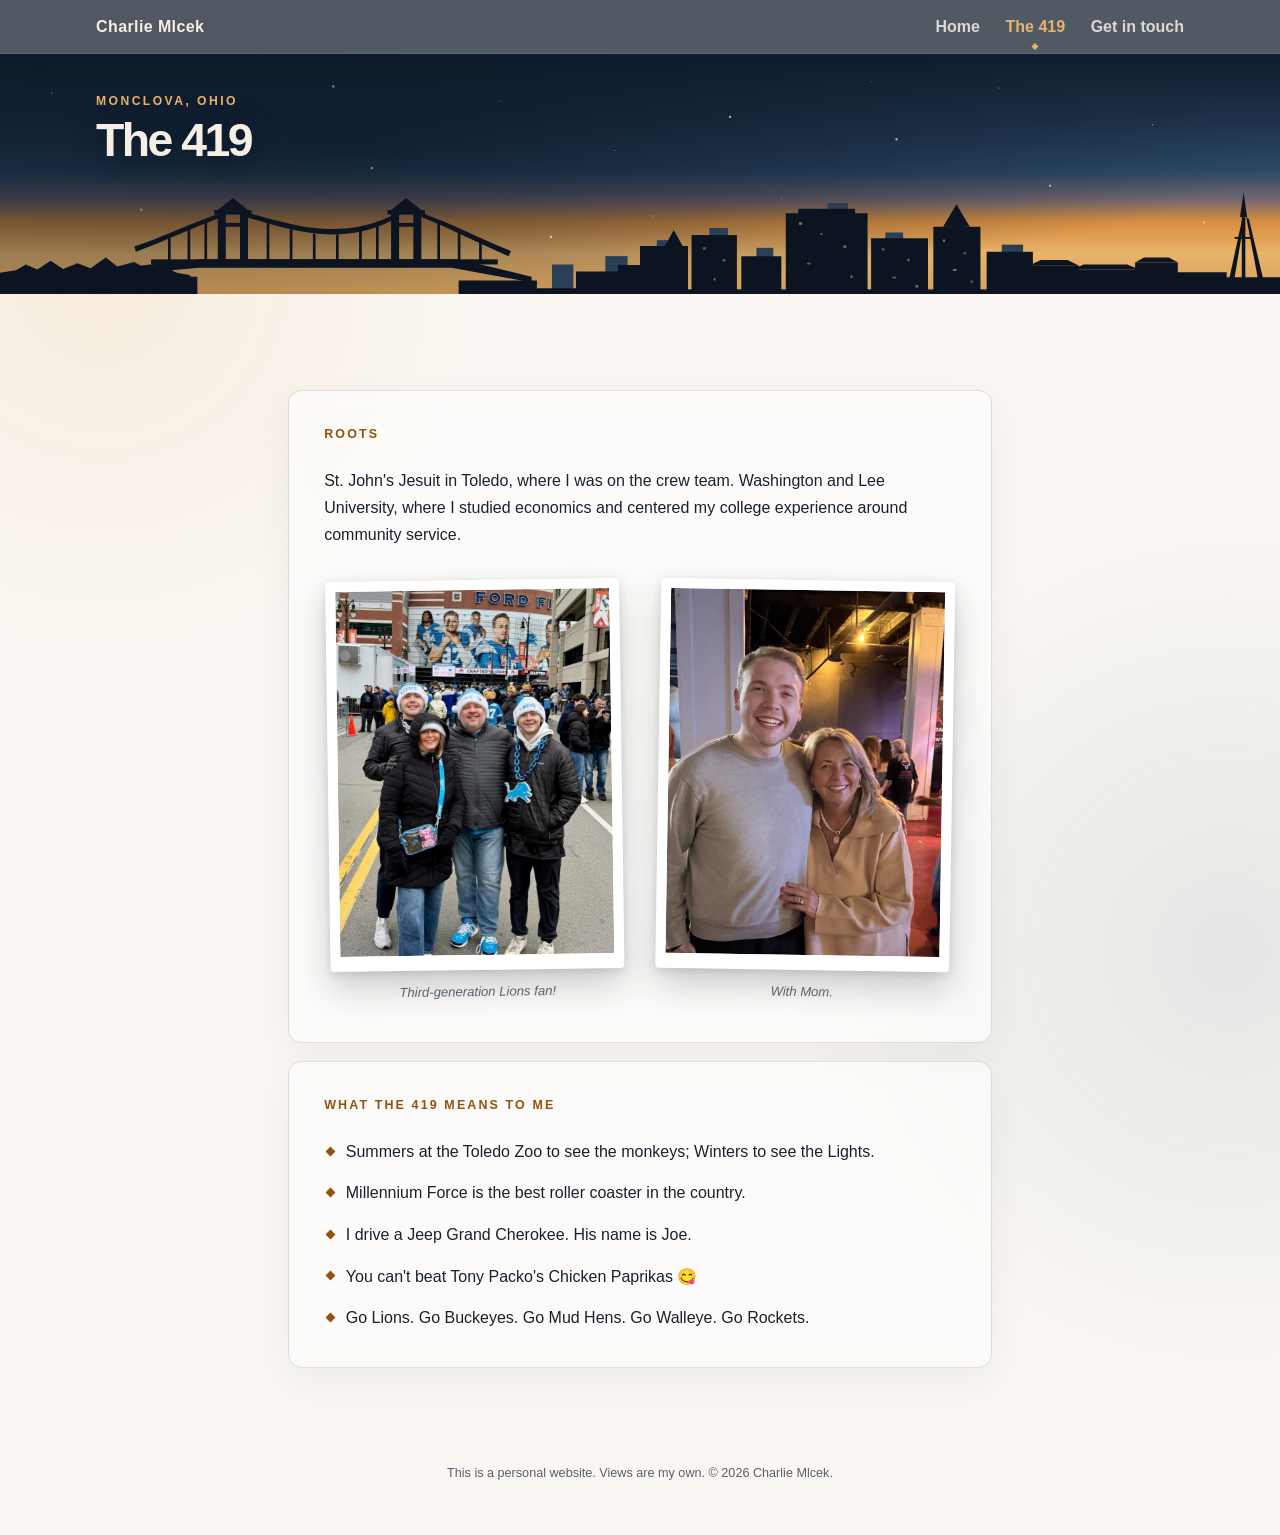
==== 419/index.html @ 84eb29f0 "Glass City redesign: three pages, nav, photos, Toledo skyline Co-Authored-By: Claude Fable 5 <norepl" ====
<!DOCTYPE html>
<html lang="en">
<head>
  <meta charset="utf-8">
  <meta name="viewport" content="width=device-width, initial-scale=1">
  <title>The 419 · Charlie Mlcek</title>
  <meta name="description" content="Roots, family, and what northwest Ohio means to Charlie Mlcek.">
  <meta name="theme-color" content="#101C2C">
  <meta property="og:title" content="The 419 · Charlie Mlcek">
  <meta property="og:description" content="Roots, family, and what northwest Ohio means to Charlie Mlcek.">
  <meta property="og:type" content="profile">
  <meta property="og:image" content="https://charliemlcek.com/photos/hero.jpg">
  <meta property="og:url" content="https://charliemlcek.com/419/">
  <meta name="twitter:card" content="summary">
  <link rel="canonical" href="https://charliemlcek.com/419/">
  <link rel="icon" type="image/svg+xml" href="[data-uri]">
  <link rel="stylesheet" href="/styles.css">
</head>
<body>
  <nav class="site-nav" aria-label="Primary">
    <div class="nav-inner">
      <a class="wordmark" href="/">Charlie Mlcek</a>
      <div class="nav-links">
        <a href="/">Home</a>
        <a class="current" href="/419/" aria-current="page">The 419</a>
        <a href="/contact/">Get in touch</a>
      </div>
    </div>
  </nav>

  <header class="hero hero--compact">
    <div class="hero-inner">
      <div class="hero-copy">
        <p class="kicker">MONCLOVA, OHIO</p>
        <h1>The 419</h1>
      </div>
    </div>

    <svg class="skyline" viewBox="0 0 1440 180" preserveAspectRatio="none" aria-hidden="true" focusable="false">
      <g fill="#2A3E55">
        <rect x="621" y="132" width="24" height="48"/>
        <rect x="681" y="119" width="25" height="61"/>
        <rect x="739" y="94" width="23" height="86"/>
        <rect x="798" y="75" width="21" height="105"/>
        <rect x="851" y="106" width="19" height="74"/>
        <rect x="931" y="36" width="23" height="144"/>
        <rect x="996" y="82" width="20" height="98"/>
        <rect x="1066" y="62" width="19" height="118"/>
        <rect x="1127" y="101" width="24" height="79"/>
      </g>
      <g fill="currentColor">
        <path d="M0 145L18 141L29 132L42 140L57 126L71 139L87 130L102 138L119 121L132 135L151 128L165 139L182 133L199 145L214 149L214 180H0Z"/>
        <path d="M135 137L225 124H516L598 151V160L508 137H224L135 148Z"/>
        <rect x="170" y="124" width="390" height="8"/>
        <path d="M151 104C185 88 216 66 250 51V58C217 74 186 96 153 112Z"/>
        <path d="M275 50C327 69 384 99 449 50V57C386 108 327 78 275 57Z"/>
        <path d="M474 51C510 69 541 92 575 111L572 119C538 99 507 76 474 58Z"/>
        <rect x="245" y="47" width="9" height="83"/>
        <rect x="270" y="47" width="9" height="83"/>
        <rect x="241" y="47" width="42" height="7"/>
        <rect x="246" y="67" width="32" height="6"/>
        <path d="M245 47L262 28L279 47Z"/>
        <rect x="440" y="47" width="9" height="83"/>
        <rect x="465" y="47" width="9" height="83"/>
        <rect x="436" y="47" width="42" height="7"/>
        <rect x="441" y="67" width="32" height="6"/>
        <path d="M440 47L457 28L474 47Z"/>
        <rect x="189" y="91" width="3" height="37"/>
        <rect x="211" y="76" width="3" height="52"/>
        <rect x="230" y="64" width="3" height="64"/>
        <rect x="300" y="64" width="3" height="64"/>
        <rect x="326" y="75" width="3" height="53"/>
        <rect x="352" y="84" width="3" height="44"/>
        <rect x="378" y="85" width="3" height="43"/>
        <rect x="404" y="77" width="3" height="51"/>
        <rect x="423" y="65" width="3" height="63"/>
        <rect x="492" y="66" width="3" height="62"/>
        <rect x="515" y="82" width="3" height="46"/>
        <rect x="539" y="98" width="3" height="30"/>
        <path d="M0 158H150V180H0ZM150 151H222V180H150ZM516 157H604V180H516ZM604 169H657V180H604Z"/>
        <path d="M648 143H702V180H648ZM695 133H731V180H695ZM720 103H774V180H720ZM778 86H829V180H778ZM834 119H879V180H834ZM884 52H976V180H884ZM898 45H962V52H898ZM980 91H1044V180H980ZM1050 73H1103V180H1050ZM1110 112H1162V180H1110Z"/>
        <path d="M748 103L758 78L768 103ZM1061 73L1076 38L1091 73Z"/>
        <rect x="755" y="88" width="6" height="27"/>
        <rect x="1073" y="48" width="6" height="41"/>
        <path d="M1157 134H1214V180H1157ZM1207 140H1282V180H1207ZM1277 129H1325V180H1277ZM1318 144H1380V180H1318ZM1373 152H1440V180H1373Z"/>
        <path d="M1171 125H1201L1214 134H1157ZM1219 132H1268L1282 140H1207ZM1287 121H1315L1325 129H1277Z"/>
        <rect x="1397" y="58" width="4" height="104"/>
        <rect x="1389" y="89" width="20" height="3"/>
        <path d="M1399 19L1403 58H1395Z"/>
        <path d="M1382 160L1398 58L1400 61L1388 160ZM1416 160L1402 58L1405 61L1422 160Z"/>
        <rect x="640" y="171" width="800" height="9"/>
      </g>
      <g fill="#E8B36A">
        <rect x="791" y="105" width="3" height="4" opacity="0.46"/>
        <rect x="813" y="124" width="3" height="3" opacity="0.61"/>
        <rect x="803" y="153" width="2" height="4" opacity="0.53"/>
        <rect x="899" y="66" width="3" height="4" opacity="0.64"/>
        <rect x="923" y="83" width="2" height="3" opacity="0.49"/>
        <rect x="949" y="102" width="3" height="4" opacity="0.57"/>
        <rect x="908" y="129" width="4" height="3" opacity="0.43"/>
        <rect x="957" y="149" width="2" height="4" opacity="0.6"/>
        <rect x="992" y="107" width="3" height="3" opacity="0.51"/>
        <rect x="1021" y="123" width="2" height="4" opacity="0.63"/>
        <rect x="1004" y="151" width="4" height="3" opacity="0.45"/>
        <rect x="1030" y="164" width="3" height="4" opacity="0.56"/>
        <rect x="1061" y="93" width="2" height="4" opacity="0.62"/>
        <rect x="1084" y="113" width="3" height="3" opacity="0.47"/>
        <rect x="1072" y="139" width="4" height="3" opacity="0.59"/>
        <rect x="1092" y="157" width="2" height="4" opacity="0.52"/>
      </g>
    </svg>
  </header>

  <main class="body-shell">
    <section class="glass-panel" aria-labelledby="roots-heading">
      <h2 id="roots-heading">Roots</h2>
      <p class="roots-intro">St. John's Jesuit in Toledo, where I was on the crew team. Washington and Lee University, where I studied economics and centered my college experience around community service.</p>

      <div class="snapshot-row">
        <figure class="snapshot">
          <div class="photo-frame">
            <img src="/photos/lions.jpg" alt="Charlie's family bundled up in Lions gear outside Ford Field" width="672" height="1100" decoding="async" loading="lazy">
          </div>
          <figcaption>Third-generation Lions fan!</figcaption>
        </figure>

        <figure class="snapshot">
          <div class="photo-frame">
            <img src="/photos/mom.jpg" alt="Charlie with his mom at a concert" width="825" height="1100" decoding="async" loading="lazy">
          </div>
          <figcaption>With Mom.</figcaption>
        </figure>
      </div>
    </section>

    <section class="glass-panel" aria-labelledby="local-heading">
      <h2 id="local-heading">What the 419 means to me</h2>
      <ul class="local-list">
        <li>Summers at the Toledo Zoo to see the monkeys; Winters to see the Lights.</li>
        <li>Millennium Force is the best roller coaster in the country.</li>
        <li>I drive a Jeep Grand Cherokee. His name is Joe.</li>
        <li>You can't beat Tony Packo's Chicken Paprikas 😋</li>
        <li>Go Lions. Go Buckeyes. Go Mud Hens. Go Walleye. Go Rockets.</li>
      </ul>
    </section>
  </main>

  <footer class="site-footer">This is a personal website. Views are my own. © 2026 Charlie Mlcek.</footer>
</body>
</html>
---- styles.css ----
:root {
  color-scheme: light dark;
  --page: #FAF7F2;
  --ink: #17222E;
  --muted: #56616C;
  --amber: #92530E;
  --amber-strong: #784207;
  --panel-solid: #FFFDF9;
  --panel: rgba(255, 255, 255, 0.55);
  --panel-border: rgba(23, 34, 46, 0.13);
  --snapshot: #FFFFFF;
  --placeholder: #33506B;
  --placeholder-ink: #F5EFE6;
  --shadow: rgba(42, 48, 55, 0.14);
  --focus: #6B3A05;
}

*,
*::before,
*::after {
  box-sizing: border-box;
}

::selection {
  background: #E8B36A;
  color: #17222E;
}

html {
  overflow-x: hidden;
  background: var(--page);
  scroll-behavior: smooth;
}

body {
  min-width: 0;
  min-height: 100vh;
  margin: 0;
  overflow-x: hidden;
  background:
    radial-gradient(circle at 8% 18%, rgba(217, 142, 63, 0.11), transparent 24rem),
    radial-gradient(circle at 96% 62%, rgba(51, 80, 107, 0.1), transparent 27rem),
    var(--page);
  color: var(--ink);
  font-family: -apple-system, BlinkMacSystemFont, "Segoe UI", Roboto, Helvetica, Arial, sans-serif;
  font-size: 1rem;
  line-height: 1.7;
  text-rendering: optimizeLegibility;
  -webkit-font-smoothing: antialiased;
}

a {
  color: var(--amber-strong);
  font-weight: 700;
  text-decoration-thickness: 0.09em;
  text-underline-offset: 0.2em;
  transition: color 150ms ease, text-decoration-color 150ms ease;
}

a:hover {
  color: var(--amber);
  text-decoration-color: transparent;
}

a:focus-visible {
  border-radius: 0.15rem;
  outline: 3px solid var(--focus);
  outline-offset: 4px;
}

.sr-only {
  position: absolute;
  width: 1px;
  height: 1px;
  padding: 0;
  margin: -1px;
  overflow: hidden;
  clip: rect(0, 0, 0, 0);
  white-space: nowrap;
  border: 0;
}

.site-nav {
  position: sticky;
  z-index: 50;
  top: 0;
  border-bottom: 1px solid rgba(245, 239, 230, 0.1);
  background: rgba(16, 28, 44, 0.94);
}

.nav-inner {
  display: flex;
  justify-content: space-between;
  align-items: center;
  width: min(68rem, calc(100% - 3rem));
  margin-inline: auto;
  padding-block: 0.8rem;
}

.site-nav a {
  color: rgba(245, 239, 230, 0.85);
  font-weight: 650;
  text-decoration: none;
}

.site-nav a:hover {
  color: #E8B36A;
  text-decoration: none;
}

.site-nav a:focus-visible {
  outline-color: #E8B36A;
}

.site-nav .wordmark {
  color: #F5EFE6;
  font-weight: 750;
  letter-spacing: 0.025em;
  text-decoration: none;
}

.nav-links {
  display: flex;
  gap: 1.6rem;
  align-items: center;
}

.nav-links a {
  position: relative;
}

.nav-links a.current {
  color: #E8B36A;
}

.nav-links a.current::after {
  position: absolute;
  top: calc(100% + 0.24rem);
  left: 50%;
  width: 5px;
  height: 5px;
  background: #E8B36A;
  content: "";
  transform: translateX(-50%) rotate(45deg);
}

@supports ((-webkit-backdrop-filter: blur(12px)) or (backdrop-filter: blur(12px))) {
  .site-nav {
    background: rgba(16, 28, 44, 0.72);
    -webkit-backdrop-filter: blur(12px);
    backdrop-filter: blur(12px);
  }
}

.hero {
  position: relative;
  isolation: isolate;
  min-height: clamp(42rem, 78vh, 52rem);
  overflow: hidden;
  background:
    linear-gradient(
      180deg,
      #101C2C 0%,
      #1C3046 25%,
      #2C4A66 49%,
      #6E6570 60%,
      #D98E3F 70%,
      #E8B36A 83%,
      #D7A15C 100%
    );
  color: #F5EFE6;
}

.hero::before {
  position: absolute;
  z-index: -1;
  inset: 0;
  background:
    radial-gradient(ellipse at 27% 38%, rgba(7, 17, 29, 0.62) 0%, rgba(10, 23, 38, 0.36) 40%, transparent 70%),
    linear-gradient(90deg, rgba(6, 15, 26, 0.22), transparent 68%);
  content: "";
  pointer-events: none;
}

.hero::after {
  position: absolute;
  z-index: 0;
  top: 0;
  left: 0;
  width: 1px;
  height: 1px;
  box-shadow:
    4vw 2.4rem 0 0 rgba(245, 239, 230, 0.62),
    11vw 9.7rem 0 0.5px rgba(245, 239, 230, 0.42),
    17vw 4.8rem 0 0 rgba(245, 239, 230, 0.76),
    23vw 13.3rem 0 0 rgba(245, 239, 230, 0.36),
    29vw 7.1rem 0 0.5px rgba(245, 239, 230, 0.54),
    34vw 16.8rem 0 0 rgba(245, 239, 230, 0.68),
    39vw 2.9rem 0 0 rgba(245, 239, 230, 0.4),
    43vw 11.4rem 0 0.5px rgba(245, 239, 230, 0.79),
    48vw 6rem 0 0 rgba(245, 239, 230, 0.48),
    53vw 15.2rem 0 0 rgba(245, 239, 230, 0.6),
    57vw 3.9rem 0 0.5px rgba(245, 239, 230, 0.7),
    61vw 9rem 0 0 rgba(245, 239, 230, 0.35),
    66vw 17.5rem 0 0 rgba(245, 239, 230, 0.52),
    70vw 5.3rem 0 0.5px rgba(245, 239, 230, 0.8),
    74vw 12.7rem 0 0 rgba(245, 239, 230, 0.45),
    78vw 2.1rem 0 0 rgba(245, 239, 230, 0.58),
    82vw 8.2rem 0 0.5px rgba(245, 239, 230, 0.66),
    86vw 15.8rem 0 0 rgba(245, 239, 230, 0.38),
    90vw 4.4rem 0 0 rgba(245, 239, 230, 0.73),
    94vw 10.5rem 0 0.5px rgba(245, 239, 230, 0.5),
    7vw 17.2rem 0 0 rgba(245, 239, 230, 0.44),
    26vw 2rem 0 0.5px rgba(245, 239, 230, 0.57),
    51vw 10.1rem 0 0 rgba(245, 239, 230, 0.71),
    68vw 1.7rem 0 0 rgba(245, 239, 230, 0.4),
    96vw 17rem 0 0.5px rgba(245, 239, 230, 0.64);
  content: "";
  pointer-events: none;
}

.hero-inner {
  position: relative;
  z-index: 2;
  display: grid;
  grid-template-columns: minmax(0, 1fr) minmax(12rem, 15rem);
  gap: clamp(2.5rem, 7vw, 6.5rem);
  align-items: center;
  width: min(68rem, calc(100% - 3rem));
  min-height: clamp(42rem, 78vh, 52rem);
  margin-inline: auto;
  padding-block: clamp(4.5rem, 9vh, 6.5rem) clamp(12rem, 23vh, 14rem);
}

.hero-copy {
  max-width: 37rem;
}

.kicker {
  margin: 0 0 1.1rem;
  color: #E8B36A;
  font-size: 0.76rem;
  font-weight: 800;
  letter-spacing: 0.2em;
  line-height: 1.4;
}

h1 {
  margin: 0;
  color: #F5EFE6;
  font-size: clamp(3.25rem, 2.35rem + 4.2vw, 5.75rem);
  font-weight: 760;
  letter-spacing: -0.055em;
  line-height: 0.94;
  text-shadow: 0 2px 28px rgba(6, 15, 26, 0.45);
  text-wrap: balance;
}

.lede {
  max-width: 35rem;
  margin: 1.55rem 0 0;
  color: #F5EFE6;
  font-size: clamp(1.08rem, 0.98rem + 0.48vw, 1.34rem);
  line-height: 1.56;
  text-shadow: 0 2px 28px rgba(6, 15, 26, 0.45);
  text-wrap: balance;
}

.hero.hero--compact {
  min-height: clamp(15rem, 26vh, 19rem);
}

.hero--compact .hero-inner {
  display: flex;
  grid-template-columns: none;
  gap: 0;
  align-items: center;
  width: min(68rem, calc(100% - 3rem));
  min-height: clamp(15rem, 26vh, 19rem);
  padding-block: 1.5rem clamp(6rem, 9vw, 8rem);
}

.hero--compact .kicker {
  margin-bottom: 0.55rem;
}

.hero--compact h1 {
  font-size: clamp(2.1rem, 1.7rem + 1.8vw, 2.9rem);
}

.skyline {
  position: absolute;
  z-index: 1;
  right: 0;
  bottom: -1px;
  left: 0;
  display: block;
  width: 100%;
  height: clamp(9.5rem, 12.5vw, 11.25rem);
  color: #0B1420;
}

.hero--compact .skyline {
  height: clamp(6rem, 9vw, 8rem);
}

.body-shell {
  width: min(44rem, calc(100% - 2rem));
  margin-inline: auto;
  padding-block: clamp(3.5rem, 8vw, 6rem);
}

.glass-panel {
  display: flow-root;
  padding: clamp(1.35rem, 4.5vw, 2.2rem);
  border: 1px solid var(--panel-border);
  border-radius: 14px;
  background: var(--panel-solid);
  box-shadow:
    0 1px 0 rgba(255, 255, 255, 0.5) inset,
    0 14px 38px rgba(35, 45, 54, 0.06);
}

.glass-panel + .glass-panel {
  margin-top: 1.15rem;
}

@supports ((-webkit-backdrop-filter: blur(10px)) or (backdrop-filter: blur(10px))) {
  .glass-panel {
    background: var(--panel);
    -webkit-backdrop-filter: blur(10px);
    backdrop-filter: blur(10px);
  }
}

h2 {
  margin: 0 0 1.45rem;
  color: var(--amber);
  font-size: 0.78rem;
  font-weight: 800;
  letter-spacing: 0.17em;
  line-height: 1.4;
  text-transform: uppercase;
}

p {
  margin: 0;
}

p + p {
  margin-top: 1.2rem;
}

.snapshot {
  --photo-ratio: 3 / 4;
  margin: 0;
}

.photo-frame {
  width: 100%;
  padding: 10px 10px 15px;
  border-radius: 4px;
  background: var(--snapshot);
  box-shadow:
    0 17px 34px rgba(7, 17, 28, 0.2),
    0 2px 8px rgba(7, 17, 28, 0.12);
}

.photo-placeholder,
.photo-frame > img {
  display: block;
  width: 100%;
  height: auto;
  aspect-ratio: var(--photo-ratio);
  border-radius: 1px;
  object-fit: cover;
}

.photo-placeholder {
  display: grid;
  place-items: center;
  padding: 0.75rem;
  background: var(--placeholder);
  color: var(--placeholder-ink);
  font-size: 0.66rem;
  font-weight: 750;
  letter-spacing: 0.1em;
  line-height: 1.4;
  text-align: center;
}

figcaption {
  margin-top: 0.72rem;
  color: var(--muted);
  font-size: 0.82rem;
  font-style: italic;
  line-height: 1.45;
  text-align: center;
}

.hero-snapshot {
  width: 100%;
  max-width: 15rem;
  justify-self: end;
  transform: rotate(-2deg);
  transform-origin: center;
}

.about-snapshot {
  float: right;
  width: min(13rem, 42%);
  margin: 0.15rem 0 1.25rem 1.75rem;
  transform: rotate(1.5deg);
  transform-origin: center;
}

.roots-intro {
  max-width: 37rem;
}

.snapshot-row {
  display: grid;
  grid-template-columns: repeat(2, minmax(0, 1fr));
  gap: clamp(1.25rem, 5vw, 2.25rem);
  align-items: start;
  margin-top: 2rem;
  padding: 0 0.25rem 0.35rem;
}

.snapshot-row .snapshot {
  --photo-ratio: 3 / 4;
  min-width: 0;
}

.snapshot-row .snapshot:first-child {
  transform: rotate(-0.8deg);
}

.snapshot-row .snapshot:last-child {
  transform: rotate(0.9deg);
}

.local-list {
  display: grid;
  gap: 0.9rem;
  margin: 0;
  padding: 0;
  list-style: none;
}

.local-list li {
  display: grid;
  grid-template-columns: 1.1rem minmax(0, 1fr);
  gap: 0.25rem;
  align-items: start;
}

.local-list li::before {
  width: 7px;
  height: 7px;
  margin: 0.62rem 0 0 0.2rem;
  background: var(--amber);
  content: "";
  transform: rotate(45deg);
}

.contact-copy {
  margin-bottom: 1.35rem;
}

.social-links {
  display: flex;
  flex-wrap: wrap;
  gap: 0.6rem 0.75rem;
  margin: 0;
  padding: 0;
  list-style: none;
}

.social-links a {
  display: inline-block;
  padding: 0.45rem 1rem;
  border: 1px solid var(--panel-border);
  border-radius: 999px;
  background: transparent;
  text-decoration: none;
}

.social-links a:hover {
  background: rgba(146, 83, 14, 0.09);
  text-decoration: none;
}

.site-footer {
  width: min(44rem, calc(100% - 2rem));
  margin-inline: auto;
  padding: 0 0 3.25rem;
  color: var(--muted);
  font-size: 0.79rem;
  line-height: 1.55;
  text-align: center;
}

@media (max-width: 47rem) {
  .hero {
    min-height: 49rem;
  }

  .hero-inner {
    grid-template-columns: minmax(0, 1fr);
    gap: 2.35rem;
    align-content: start;
    width: min(36rem, calc(100% - 2.5rem));
    min-height: 49rem;
    padding-block: 4.1rem 12.5rem;
  }

  .hero-copy {
    max-width: 32rem;
  }

  .hero-snapshot {
    width: min(10.75rem, 58vw);
    justify-self: center;
  }

  .skyline {
    height: 9.7rem;
  }
}

@media (max-width: 34rem) {
  .body-shell,
  .site-footer {
    width: min(44rem, calc(100% - 1.25rem));
  }

  .body-shell {
    padding-block: 2.75rem 3.5rem;
  }

  .glass-panel + .glass-panel {
    margin-top: 0.85rem;
  }

  .about-snapshot {
    float: none;
    width: min(12rem, 72%);
    margin: 0.25rem auto 2rem;
  }

  .snapshot-row {
    grid-template-columns: minmax(0, 1fr);
    gap: 2rem;
    width: min(18rem, 100%);
    margin-inline: auto;
  }

  .snapshot-row .snapshot {
    width: 100%;
  }

  .social-links {
    column-gap: 0.75rem;
  }
}

@media (max-width: 32rem) {
  .nav-inner {
    flex-wrap: wrap;
    width: min(68rem, calc(100% - 1.5rem));
    padding-block: 0.65rem;
  }

  .site-nav .wordmark {
    flex-basis: 100%;
    text-align: center;
  }

  .nav-links {
    justify-content: center;
    width: 100%;
    margin-top: 0.35rem;
    gap: clamp(0.85rem, 5vw, 1.25rem);
  }

  .nav-links a {
    font-size: 0.86rem;
  }
}

@media (prefers-reduced-motion: no-preference) {
  .snapshot {
    transition: transform 220ms ease;
  }

  .snapshot:hover,
  .snapshot:focus-within,
  .snapshot-row .snapshot:hover,
  .snapshot-row .snapshot:focus-within {
    transform: rotate(0) translateY(-4px);
  }

  @supports (animation-timeline: view()) {
    .glass-panel {
      animation: panel-entrance linear both;
      animation-timeline: view();
      animation-range: entry 0% entry 45%;
    }

    @keyframes panel-entrance {
      from {
        opacity: 0.2;
        transform: translateY(14px);
      }

      to {
        opacity: 1;
        transform: translateY(0);
      }
    }
  }
}

@media (prefers-reduced-motion: reduce) {
  html {
    scroll-behavior: auto;
  }

  a {
    transition: none;
  }
}

@media (prefers-color-scheme: dark) {
  :root {
    --page: #10161D;
    --ink: #E9EAEC;
    --muted: #B3BAC2;
    --amber: #E8B36A;
    --amber-strong: #F0C27D;
    --panel-solid: #182029;
    --panel: rgba(255, 255, 255, 0.05);
    --panel-border: rgba(255, 255, 255, 0.14);
    --snapshot: #1E2630;
    --shadow: rgba(0, 0, 0, 0.3);
    --focus: #E8B36A;
  }

  body {
    background:
      radial-gradient(circle at 8% 18%, rgba(217, 142, 63, 0.08), transparent 24rem),
      radial-gradient(circle at 96% 62%, rgba(65, 101, 133, 0.11), transparent 27rem),
      var(--page);
  }

  .glass-panel {
    box-shadow:
      0 1px 0 rgba(255, 255, 255, 0.04) inset,
      0 16px 40px rgba(0, 0, 0, 0.18);
  }

  .social-links a:hover {
    background: rgba(232, 179, 106, 0.12);
  }
}
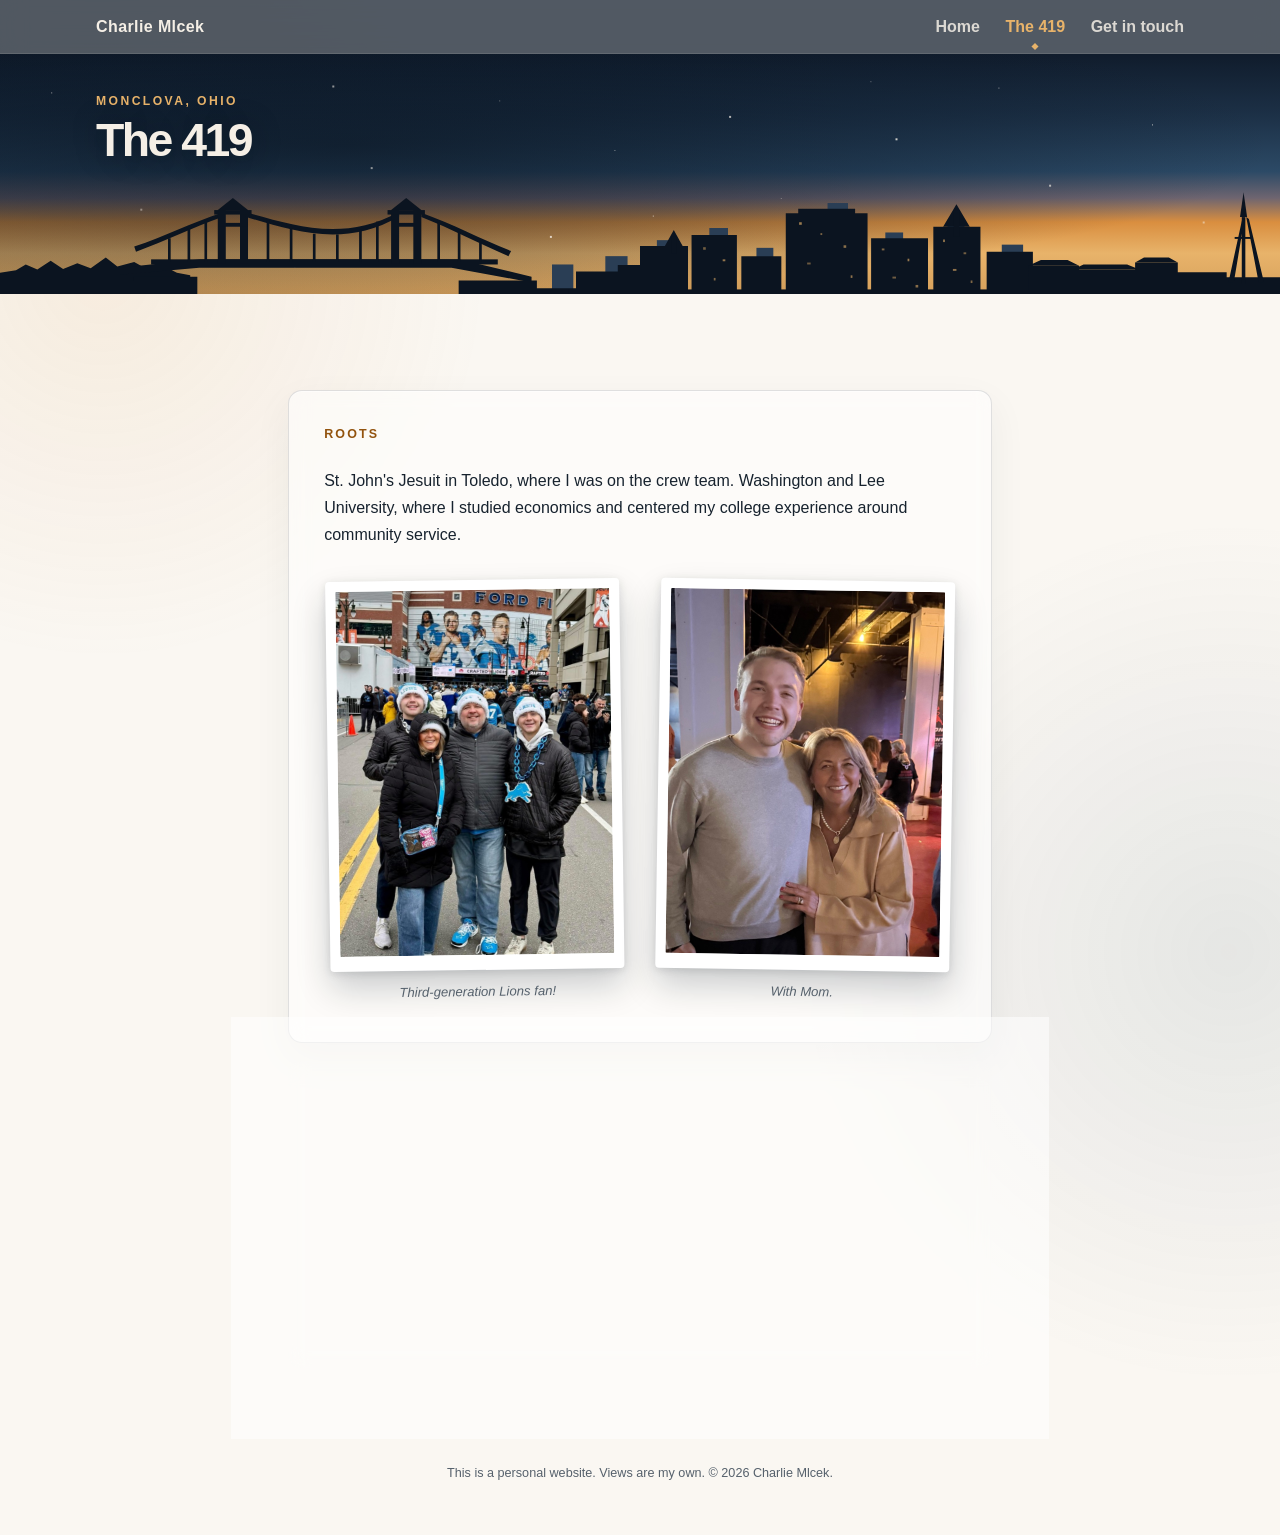
==== commit 371722c9: "Drop emoji from Packo's line Co-Authored-By: Claude Fable 5 <noreply@anthropic.com>" ====
--- a/419/index.html
+++ b/419/index.html
@@ -139,7 +139,7 @@
         <li>Summers at the Toledo Zoo to see the monkeys; Winters to see the Lights.</li>
         <li>Millennium Force is the best roller coaster in the country.</li>
         <li>I drive a Jeep Grand Cherokee. His name is Joe.</li>
-        <li>You can't beat Tony Packo's Chicken Paprikas 😋</li>
+        <li>You can't beat Tony Packo's Chicken Paprikas.</li>
         <li>Go Lions. Go Buckeyes. Go Mud Hens. Go Walleye. Go Rockets.</li>
       </ul>
     </section>
